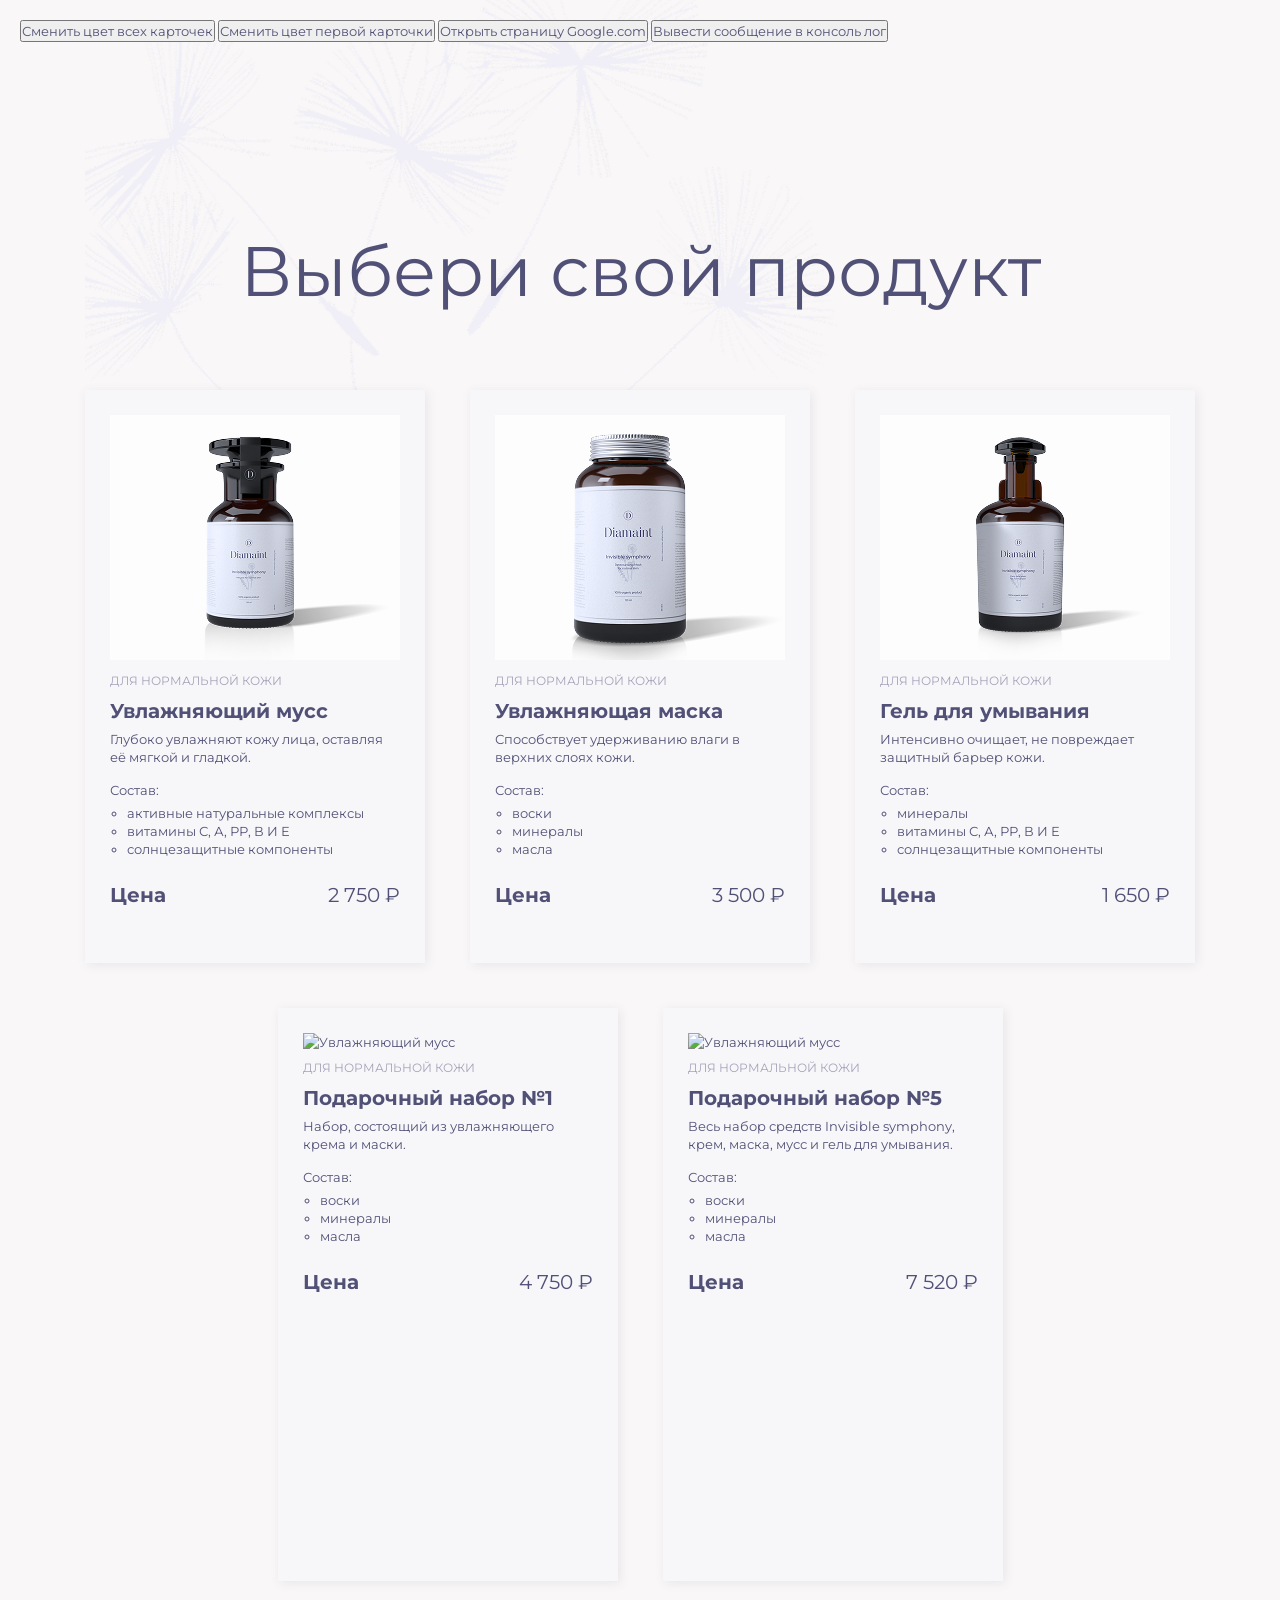
==== index.html @ 49e31272 "homework-8" ====
<!DOCTYPE html>
<html lang="en">

<head>
  <meta charset="UTF-8" />
  <meta name="viewport" content="width=device-width, initial-scale=1.0" />
  <title>Card</title>
  <link rel="stylesheet" href="style.css" />
  <link rel="preconnect" href="https://fonts.googleapis.com" />
  <link rel="preconnect" href="https://fonts.gstatic.com" crossorigin />
  <link href="https://fonts.googleapis.com/css2?family=Montserrat:ital,wght@0,100..900;1,100..900&display=swap"
    rel="stylesheet" />
</head>

<body>
  <!--КАРТОЧКА 1-->
  <button id="change-color-all-card">Сменить цвет всех карточек</button>
  <button id="change-color-first-card">Сменить цвет первой карточки</button>
  <button id="open-google">Открыть страницу Google.com</button>
  <button id="output-console-log">Вывести сообщение в консоль лог</button>
  <div class="container">
    <img class="flowers" src="./images/flowers.png" alt="Цветы" />
    <h1 class="main-title">Выбери свой продукт</h1>
    <div class="cards">
      <div class="card-container">
        <img src="./images/moisturizing_mousse.png" alt="Увлажняющий мусс" />
        <span class="product-category">ДЛЯ НОРМАЛЬНОЙ КОЖИ</span>
        <h3 class="product-name">Увлажняющий мусс</h3>
        <p class="product-description">
          Глубоко увлажняют кожу лица, оставляя её мягкой и гладкой.
        </p>
        <span>Состав:</span>
        <ul class="product-compoud">
          <li class="product-compoud-item">активные натуральные комплексы</li>
          <li class="product-compoud-item">витамины С, А, РР, В И Е</li>
          <li class="product-compoud-item">солнцезащитные компоненты</li>
        </ul>
        <div class="product-price-container">
          <span class="product-price-label">Цена</span>
          <span class="product-price">2 750 &#8381;</span>
        </div>
      </div>

      <!--КАРТОЧКА 2-->
      <div class="card-container">
        <img src="./images/moisturizing_mask.png" alt="Увлажняющий мусс" />
        <span class="product-category">ДЛЯ НОРМАЛЬНОЙ КОЖИ</span>
        <h3 class="product-name">Увлажняющая маска</h3>
        <p class="product-description">
          Способствует удерживанию влаги в верхних слоях кожи.
        </p>
        <span>Состав:</span>
        <ul class="product-compoud">
          <li class="product-compoud-item">воски</li>
          <li class="product-compoud-item">минералы</li>
          <li class="product-compoud-item">масла</li>
        </ul>
        <div class="product-price-container">
          <span class="product-price-label">Цена</span>
          <span class="product-price">3 500 &#8381;</span>
        </div>
      </div>

      <!--КАРТОЧКА 3-->
      <div class="card-container">
        <img src="./images/cleansing_gel.png" alt="Увлажняющий мусс" />
        <span class="product-category">ДЛЯ НОРМАЛЬНОЙ КОЖИ</span>
        <h3 class="product-name">Гель для умывания</h3>
        <p class="product-description">
          Интенсивно очищает, не повреждает защитный барьер кожи.
        </p>
        <span>Состав:</span>
        <ul class="product-compoud">
          <li class="product-compoud-item">минералы</li>
          <li class="product-compoud-item">витамины С, А, РР, В И Е</li>
          <li class="product-compoud-item">солнцезащитные компоненты</li>
        </ul>
        <div class="product-price-container">
          <span class="product-price-label">Цена</span>
          <span class="product-price">1 650 &#8381;</span>
        </div>
      </div>

      <!--КАРТОЧКА 4-->
      <div class="card-container">
        <img src="./images/gift_set1.png" alt="Увлажняющий мусс" />
        <span class="product-category">ДЛЯ НОРМАЛЬНОЙ КОЖИ</span>
        <h3 class="product-name">Подарочный набор №1</h3>
        <p class="product-description">
          Набор, состоящий из увлажняющего крема и маски.
        </p>
        <span>Состав:</span>
        <ul class="product-compoud">
          <li class="product-compoud-item">воски</li>
          <li class="product-compoud-item">минералы</li>
          <li class="product-compoud-item">масла</li>
        </ul>
        <div class="product-price-container">
          <span class="product-price-label">Цена</span>
          <span class="product-price">4 750 &#8381;</span>
        </div>
      </div>

      <!--КАРТОЧКА 5-->
      <div class="card-container">
        <img src="./images/gift_set5.png" alt="Увлажняющий мусс" />
        <span class="product-category">ДЛЯ НОРМАЛЬНОЙ КОЖИ</span>
        <h3 class="product-name">Подарочный набор №5</h3>
        <p class="product-description">
          Весь набор средств Invisible symphony, крем, маска, мусс и гель для
          умывания.
        </p>
        <span>Состав:</span>
        <ul class="product-compoud">
          <li class="product-compoud-item">воски</li>
          <li class="product-compoud-item">минералы</li>
          <li class="product-compoud-item">масла</li>
        </ul>
        <div class="product-price-container">
          <span class="product-price-label">Цена</span>
          <span class="product-price">7 520 &#8381;</span>
        </div>
      </div>
    </div>
  </div>
  <script type="module" src="homework-8.js"></script>
</body>

</html>
---- style.css ----
* {
  box-sizing: border-box;
  margin: 0px;
  padding: 0px;
  font-family: "Montserrat", sans-serif;
  font-size: 13px;
  line-height: 18px;
  color: #515076;
  font-weight: 400;
}

body {
  background-color: #f9f7f7;
  padding: 20px;
  min-height: 100vh;
}

.flowers {
  position: absolute;
  top: -100px;
  z-index: -1;
  left: 0;
}

.main-title {
  font-weight: 400;
  font-size: 70px;
  margin-bottom: 110px;
}

.container {
  width: 100%;
  max-width: 1110px;
  margin: 0 auto;
  text-align: center;
  padding: 220px 0px 116px 0px;
  position: relative;
}

.cards {
  display: flex;
  flex-wrap: wrap;
  gap: 45px;
  justify-content: center;
}

.card-container {
  width: 340px;
  height: 573px;
  padding: 25px;
  background-color: #f7f7fa;
  box-shadow: 2px 2px 10px 0px #5150761a;
  text-align: left;
}

.product-category {
  font-size: 12px;
  line-height: 24px;
  text-transform: uppercase;
  color: #a5a3b9;
  margin-top: 30px;
  margin-bottom: 5px;
  display: block;
}

.product-name {
  font-weight: 700;
  font-size: 20px;
  line-height: 27px;
  margin-bottom: 5px;
}

.product-description {
  margin-bottom: 15px;
}

.product-compoud {
  margin-top: 5px;
  margin-bottom: 25px;
  padding-left: 17px;
}

.product-compoud-item {
  margin-left: 0;
  list-style: circle;
}

.card-container > span {
  display: block;
  margin-top: 5px;
}

.product-price-label {
  font-weight: 700;
  font-size: 20px;
  line-height: 24px;
}

.product-price {
  font-size: 20px;
  line-height: 24px;
}

.product-price-container {
  display: flex;
  justify-content: space-between;
}
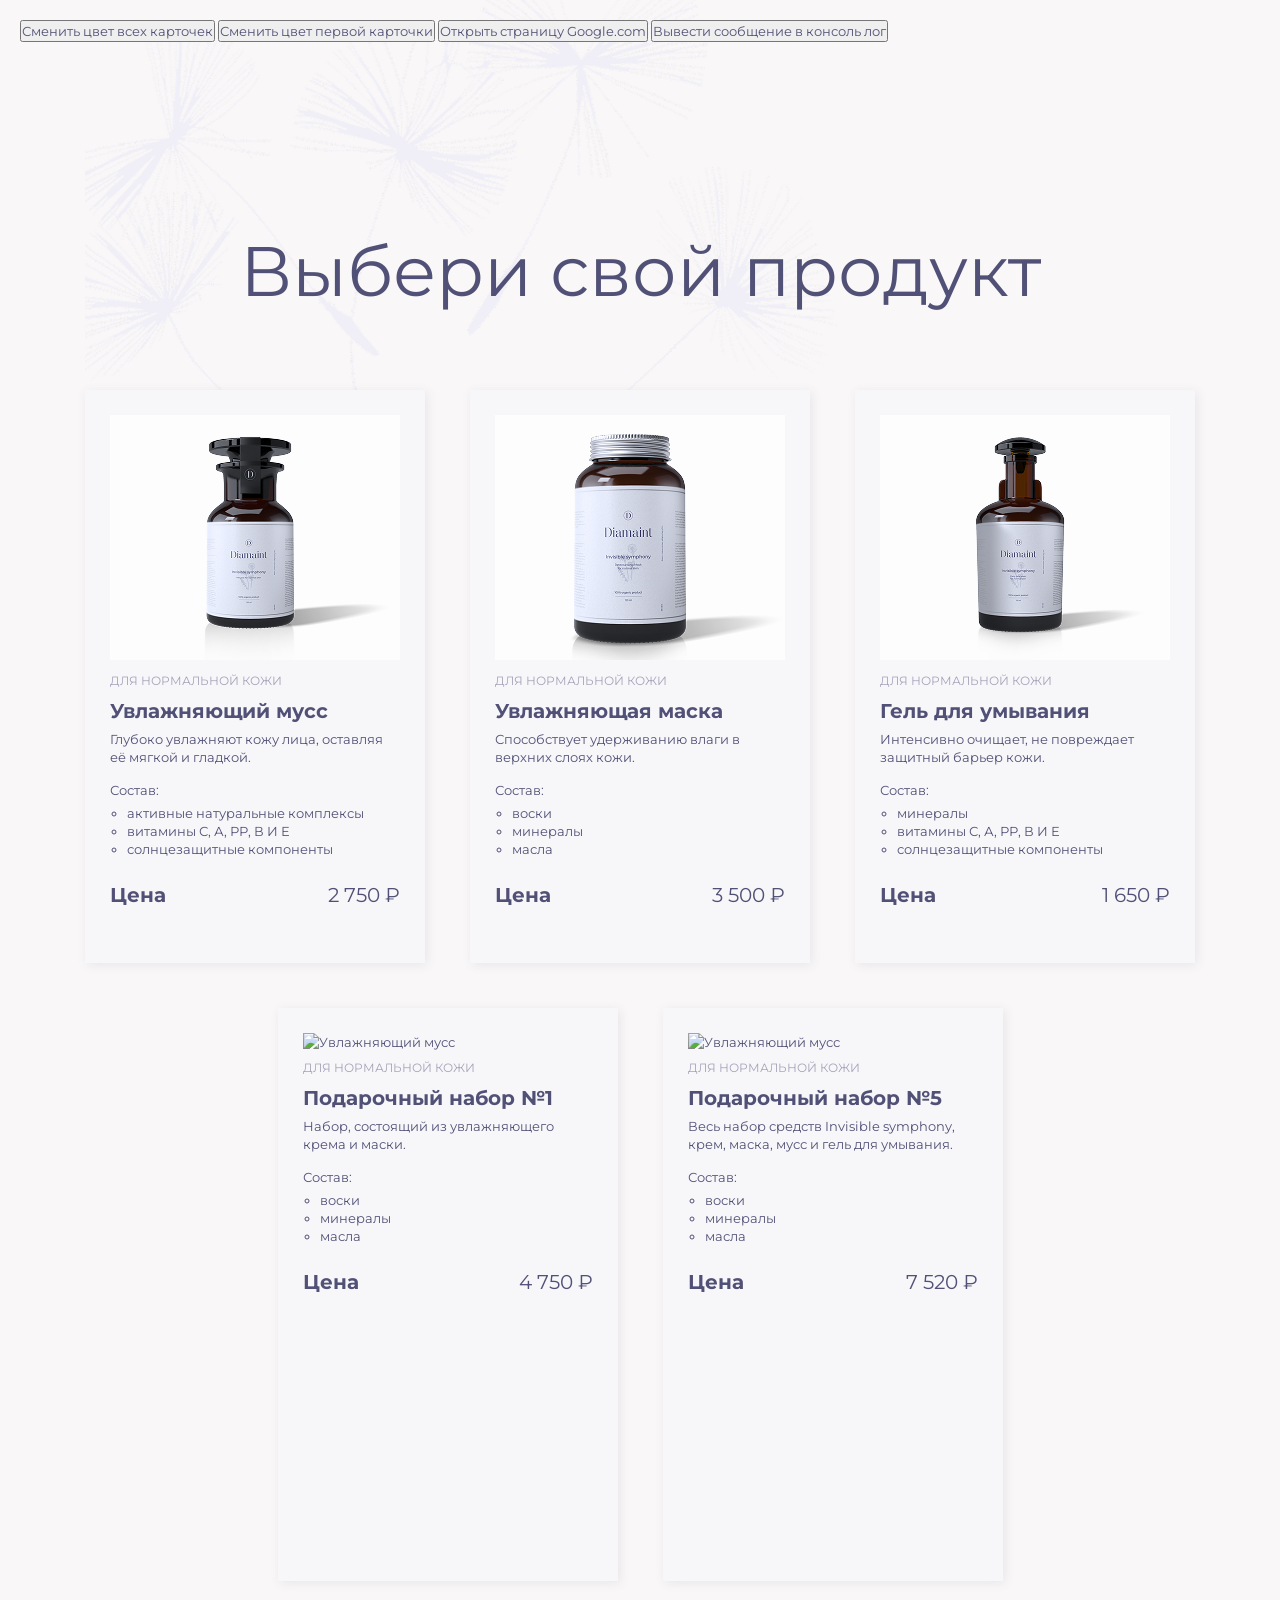
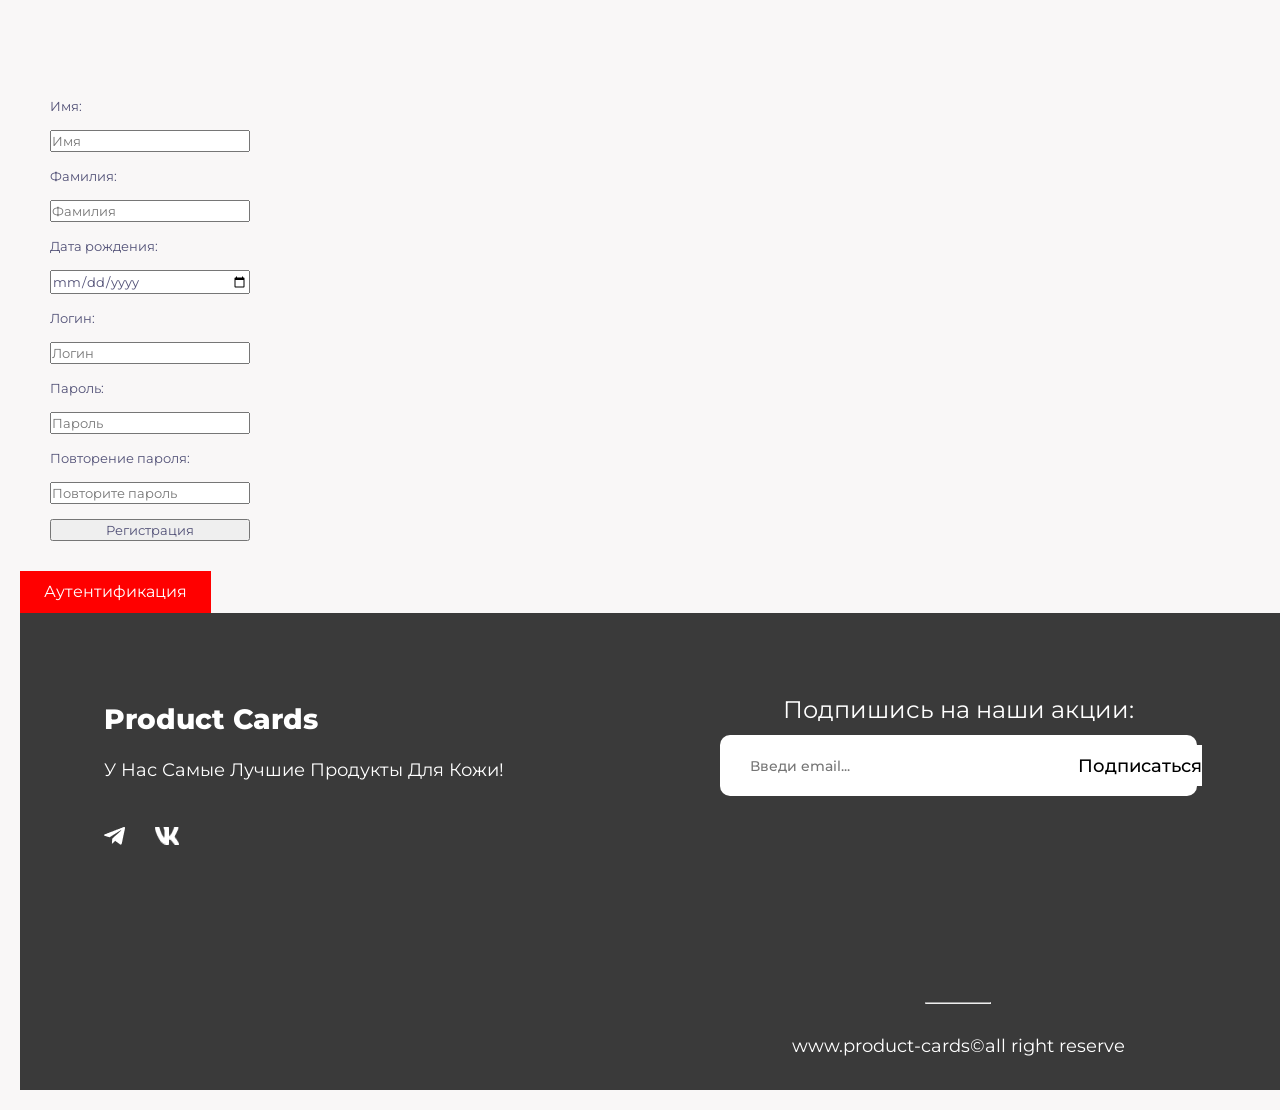
==== commit 3d6da4a0: "homework-9" ====
--- a/index.html
+++ b/index.html
@@ -11,9 +11,7 @@
   <link href="https://fonts.googleapis.com/css2?family=Montserrat:ital,wght@0,100..900;1,100..900&display=swap"
     rel="stylesheet" />
 </head>
-
 <body>
-  <!--КАРТОЧКА 1-->
   <button id="change-color-all-card">Сменить цвет всех карточек</button>
   <button id="change-color-first-card">Сменить цвет первой карточки</button>
   <button id="open-google">Открыть страницу Google.com</button>
@@ -41,7 +39,6 @@
         </div>
       </div>
 
-      <!--КАРТОЧКА 2-->
       <div class="card-container">
         <img src="./images/moisturizing_mask.png" alt="Увлажняющий мусс" />
         <span class="product-category">ДЛЯ НОРМАЛЬНОЙ КОЖИ</span>
@@ -61,7 +58,6 @@
         </div>
       </div>
 
-      <!--КАРТОЧКА 3-->
       <div class="card-container">
         <img src="./images/cleansing_gel.png" alt="Увлажняющий мусс" />
         <span class="product-category">ДЛЯ НОРМАЛЬНОЙ КОЖИ</span>
@@ -81,7 +77,6 @@
         </div>
       </div>
 
-      <!--КАРТОЧКА 4-->
       <div class="card-container">
         <img src="./images/gift_set1.png" alt="Увлажняющий мусс" />
         <span class="product-category">ДЛЯ НОРМАЛЬНОЙ КОЖИ</span>
@@ -101,7 +96,6 @@
         </div>
       </div>
 
-      <!--КАРТОЧКА 5-->
       <div class="card-container">
         <img src="./images/gift_set5.png" alt="Увлажняющий мусс" />
         <span class="product-category">ДЛЯ НОРМАЛЬНОЙ КОЖИ</span>
@@ -123,7 +117,90 @@
       </div>
     </div>
   </div>
-  <script type="module" src="homework-8.js"></script>
+  <ul id="product-list" class="card-list-container"></ul>
+  <template id="product-card-template">
+    <li class="card-container">
+      <img class="product-image" width="290" height="245" alt="">
+      <span class="product-category"></span>
+      <p class="product-name"></p>
+      <p class="product-description"></p>
+      <span class="product-compound">Состав:</span>
+      <ul class="product-compound-list"></ul>
+      <div class="product-price-container">
+        <span class="product-price-label">Цена</span>
+        <span class="product-price"></span>
+      </div>
+    </li>
+  </template>
+
+  <!-- Создание формы -->
+
+    <form class="registration-form" id="regForm">
+        <label for="firstName">Имя:</label>
+        <input type="text" id="firstName" name="firstName" placeholder="Имя" required>
+        <label for="lastName">Фамилия:</label>
+        <input type="text" id="lastName" name="lastName" placeholder="Фамилия" required>
+        <label for="birthDate">Дата рождения:</label>
+        <input type="date" id="birthDate" name="birthDate" placeholder="Дата рождения" required>
+        <label for="login">Логин:</label>
+        <input type="text" id="registr-login" name="login" placeholder="Логин" required>
+        <label for="password">Пароль:</label>
+        <input type="password" id="registr-password" name="password" placeholder="Пароль" required>
+        <label for="confirmPassword">Повторение пароля:</label>
+        <input type="password" id="confirmPassword" name="confirmPassword" placeholder="Повторите пароль" required>
+        <button type="submit">Регистрация</button>
+    </form>
+
+    <!-- Кнопка аутентификация -->
+
+    <button class="auth-btn" id="openModalBtn" type="submit">Аутентификация</button>
+    <div class="modal" id="modal">
+        <div class="overlay"></div>
+        <div class="modal-content" id="checkModalBtn">
+            <button class="close-btn" id="closeModalBtn">&times;</button>
+            <h2>Вход в систему</h2>
+            <form id="loginForm" class="isOpen">
+                <label for="login" class="auth-label">Логин:</label>
+                <input type="text" id="login" name="login" class="auth-input" required>
+                <label for="password" class="auth-label">Пароль:</label>
+                <input type="password" id="password" name="password" class="auth-input" required>
+                <button type="submit">Войти</button>
+            </form>
+            <div id="message" class="message"></div>
+        </div>
+    </div>
+
+    <footer class="footer">
+        <div class="footer-container">
+            <div class="footer-left">
+                <h1 class="footer-title">Product Cards</h1>
+                <p class="footer-description">У Нас Самые Лучшие Продукты Для Кожи!</p>
+                <div class="footer-icons">
+                    <img src="/assets/vector.png" class="icon-tg">
+                    <img src="/assets/vector (1).png" class="icon-vk">
+                </div>
+            </div>
+            <form class="form" id="email-form">
+                <p class="form-title">Подпишись на наши акции:</p>
+                <div class="form-input-btn">
+                    <input class="form-input" placeholder="Введи email..." name="email" type="email" id="email"
+                        required>
+                    <hr class="line-btn">
+                    <button class="form-button" type="submit">Подписаться</button>
+                </div>
+                <hr class="line-website">
+                <p class="website">www.product-cards©all right reserve</p>
+            </form>
+            <nav class="footer-right">
+                <span class="footer-right-title">Быстрые ссылки</span>
+                <ul class="social-links">
+                    <li><a href="#">Главная</a></li>
+                    <li><a href="#">Магазин</a></li>
+                    <li><a href="#">Контакты</a></li>
+                </ul>
+            </nav>
+        </div>
+    </footer>
+  <script type="module" src="homework-9.js"></script>
 </body>
-
 </html>
--- a/style.css
+++ b/style.css
@@ -105,3 +105,219 @@
   display: flex;
   justify-content: space-between;
 }
+
+/* 9 ДЗ */
+
+.footer {
+    width: 1728px;
+    height: 477px;
+    background-color: #3A3A3A;
+}
+
+.footer-container {
+    width: 1569px;
+    height: 147px;
+    padding-top: 85px;
+    padding-left: 84px;
+    display: flex;
+    justify-content: space-between;
+}
+
+.footer-title {
+    font-weight: 800;
+    font-style: ExtraBold;
+    font-size: 28px;
+    line-height: 154%;
+    color: #FFFFFF;
+}
+
+.footer-description {
+    margin-top: 16px;
+    font-weight: 400;
+    font-style: Regular;
+    font-size: 18px;
+    line-height: 154%;
+    color: #FFFFFF;
+}
+
+.footer-icons {
+    display: flex;
+    margin-top: 42px;
+    gap: 30px;
+}
+
+.form {
+    text-align: center;
+}
+
+.form-title {
+    font-size: 24px;
+    line-height: 100%;
+    font-weight: 400;
+    color: #FFFFFF;
+}
+
+.form-input-btn {
+    margin-top: 13px;
+    width: 477px;
+    height: 61px;
+    border-radius: 10px;
+    background-color: #FFFFFF;
+    display: flex;
+    justify-content: space-between
+}
+
+.form-input {
+    margin: 10px 30px;
+    border: none;
+    outline: none;
+    color: #000000BF;
+    font-weight: 500;
+    font-style: Medium;
+    font-size: 14px;
+    line-height: 100%;
+}
+
+.form-button {
+    margin: 10px 20px;
+    cursor: pointer;
+    color: #000000;
+    font-weight: 500;
+    font-style: Medium;
+    font-size: 18px;
+    border: none;
+    background-color: #FFFFFF;
+}
+
+.line-btn {
+    width: 1px;
+    border: none;
+    margin: 20px;
+    margin-left: 60px;
+    background-color: #000;
+}
+
+.line-website {
+    margin-top: 206px;
+    width: 66px;
+    margin-left: 205px;
+}
+
+.website {
+    font-weight: 400;
+    font-style: Regular;
+    font-size: 18px;
+    line-height: 100%;
+    margin-top: 33px;
+    color: #FFFFFF;
+}
+
+.social-links {
+    list-style-type: none;
+    margin-top: 20px;
+}
+
+.social-links li a {
+    font-weight: 400;
+    font-style: Regular;
+    font-size: 18px;
+    text-decoration: none;
+    display: block;
+    margin-bottom: 20px;
+    color: #FFFFFF;
+}
+
+.footer-right-title {
+    font-weight: 500;
+    font-style: Medium;
+    font-size: 20px;
+    color: #FFFFFF;
+}
+
+.registration-form {
+    margin-left: 30px;
+    margin-bottom: 30px;
+    display: flex;
+    flex-direction: column;
+    width: 200px;
+    gap: 15px;
+}
+
+/* Уровень 3 */
+
+.auth-btn {
+    padding: 12px 24px;
+    background-color: #FF0000;
+    color: white;
+    border: none;
+    cursor: pointer;
+    font-size: 16px;
+}
+
+.modal {
+    display: none;
+    position: fixed;
+    top: 0;
+    left: 0;
+    width: 100%;
+    height: 100%;
+    z-index: 1000;
+}
+
+.modal-showed {
+    display: flex;
+}
+
+.overlay {
+    position: absolute;
+    top: 0;
+    left: 0;
+    width: 100%;
+    height: 100%;
+    background-color: rgba(0, 0, 0, 0.5)
+}
+
+.modal-content {
+    position: relative;
+    max-width: 400px;
+    width: 90%;
+    background-color: white;
+    border-radius: 8px;
+    padding: 30px;
+    margin: auto;
+    z-index: 1001;
+    box-shadow: 0 10px 30px rgba(0, 0, 0, 0.2);
+}
+
+.close-btn {
+    position: absolute;
+    top: 15px;
+    right: 15px;
+    background: none;
+    border: none;
+    font-size: 24px;
+    color: #555;
+    cursor: pointer;
+}
+
+.auth-label {
+    display: block;
+    margin-bottom: 6px;
+    font-weight: bold;
+    color: #333;
+}
+
+.auth-input {
+    width: 100%;
+    padding: 10px;
+    margin-bottom: 15px;
+    border: 1px solid #ddd;
+    border-radius: 4px;
+    font-size: 14px;
+}
+
+.message {
+    margin-top: 15px;
+    text-align: center;
+    font-weight: bold;
+}
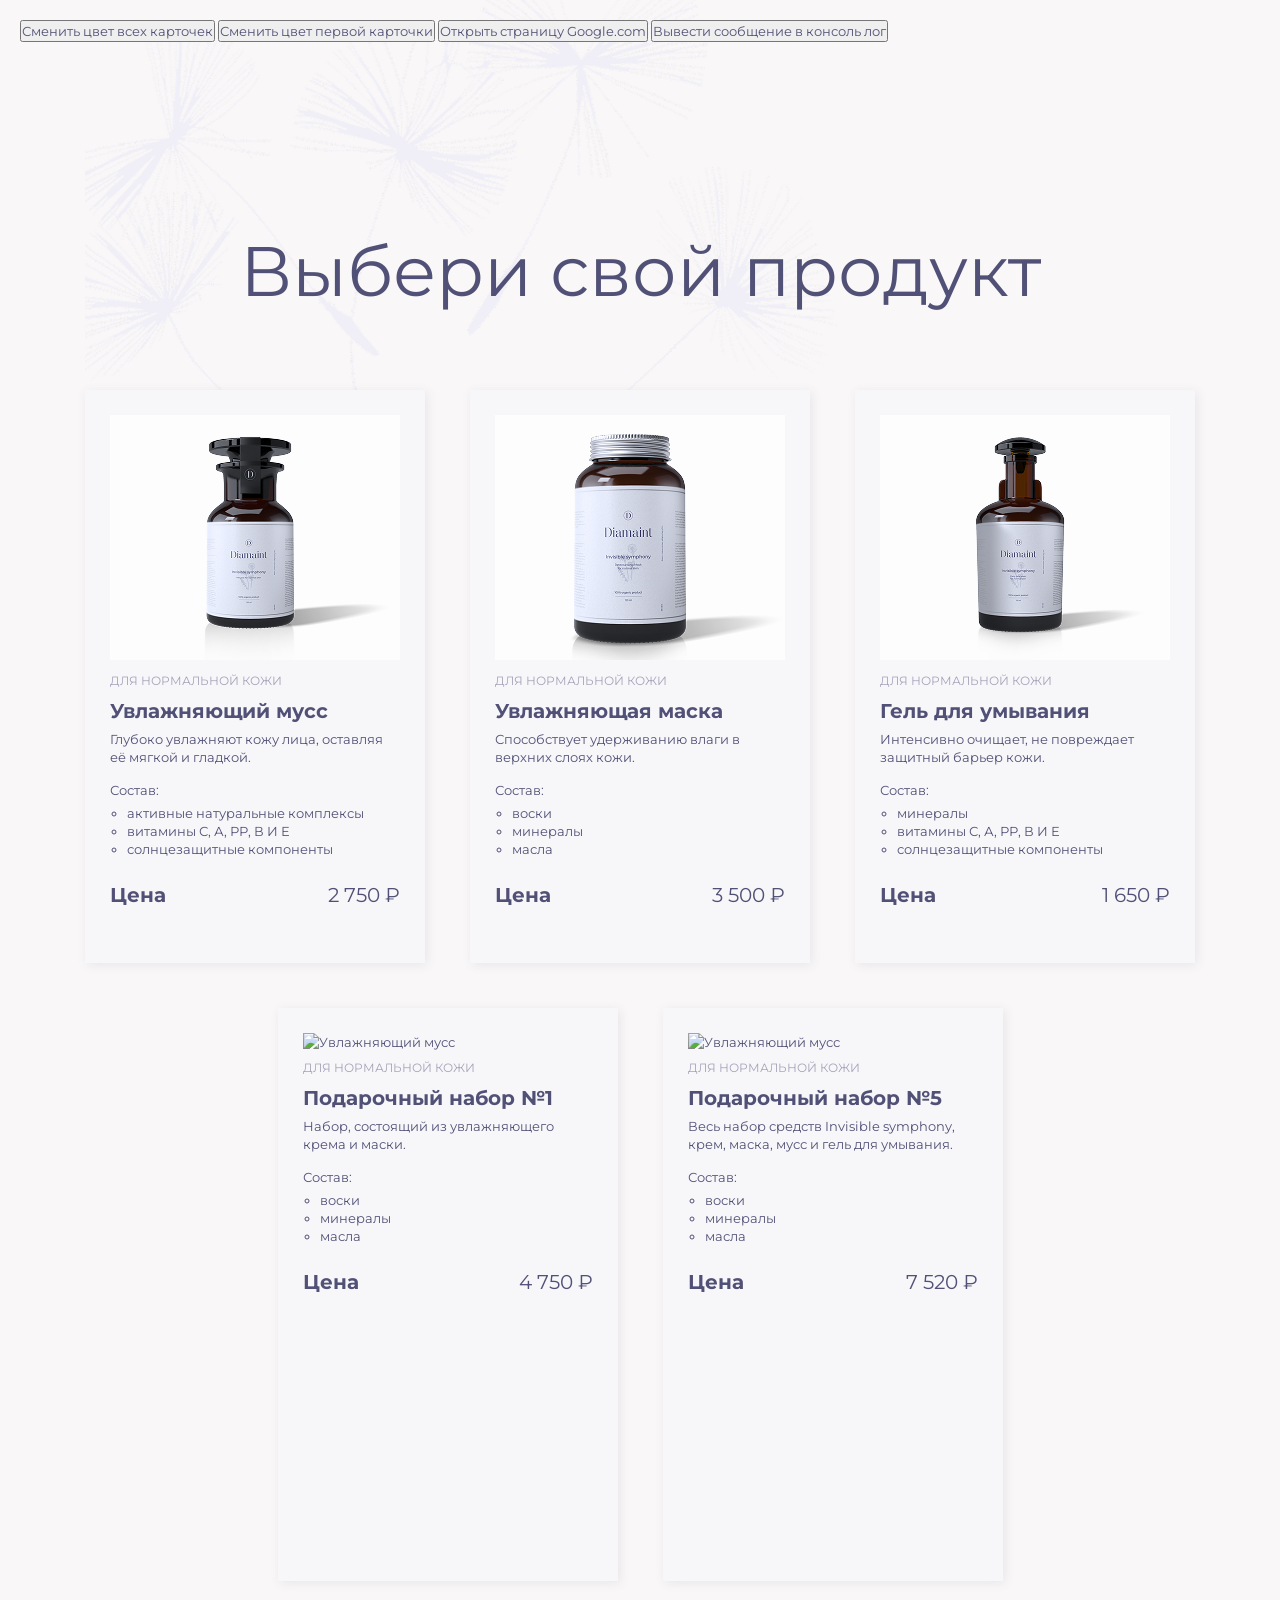
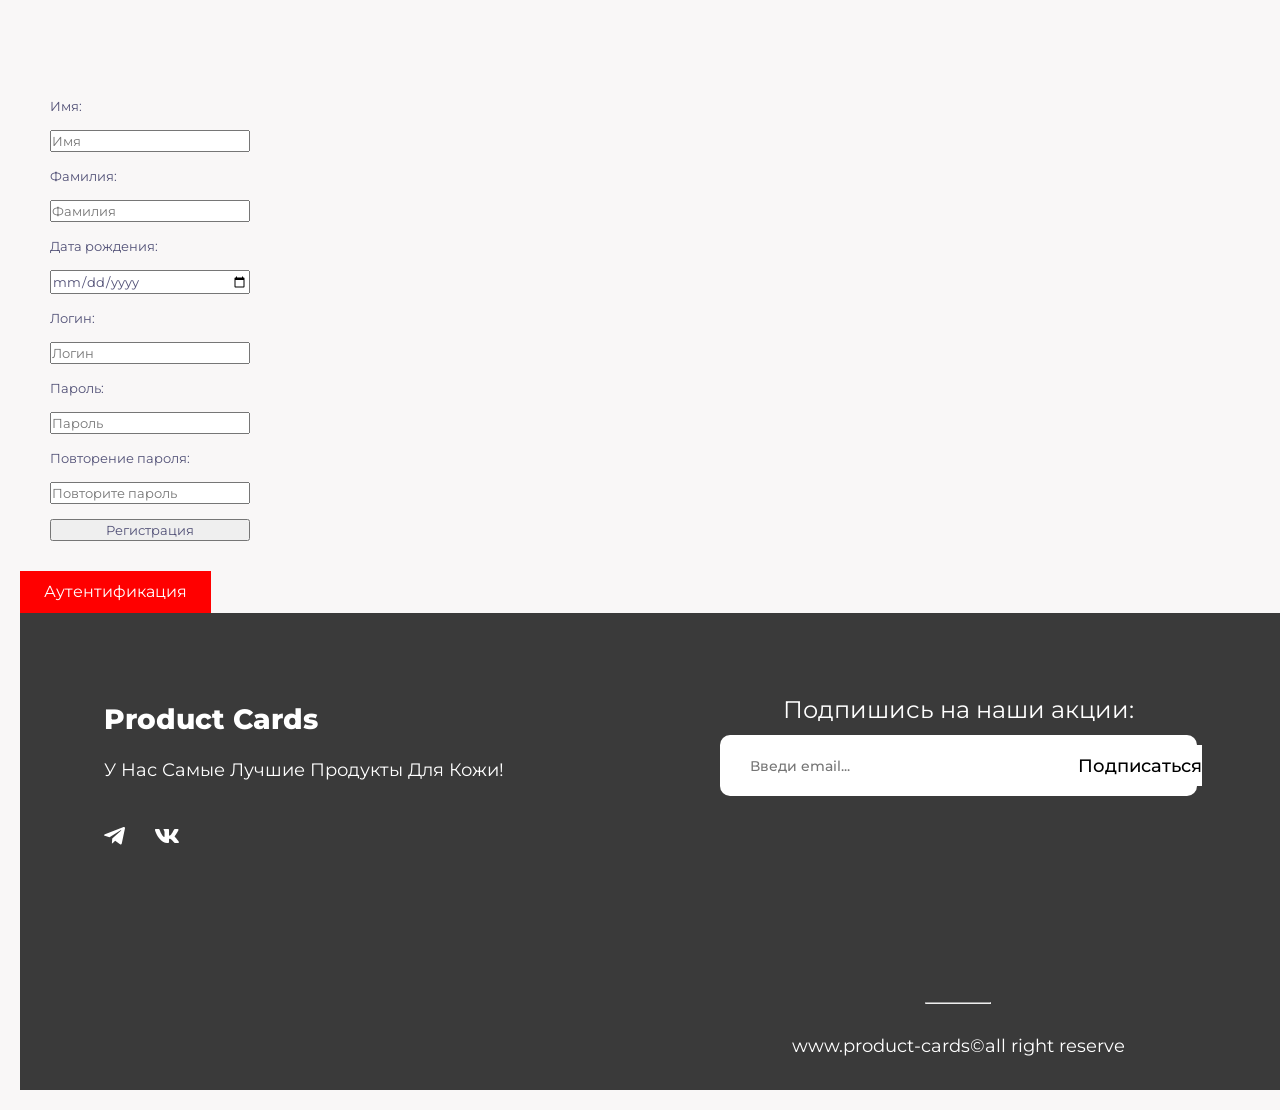
==== commit c134d27c: "homework-9" ====
--- a/index.html
+++ b/index.html
@@ -176,8 +176,8 @@
                 <h1 class="footer-title">Product Cards</h1>
                 <p class="footer-description">У Нас Самые Лучшие Продукты Для Кожи!</p>
                 <div class="footer-icons">
-                    <img src="/assets/vector.png" class="icon-tg">
-                    <img src="/assets/vector (1).png" class="icon-vk">
+                    <img src="/assets/tg_icon.svg" class="icon-tg">
+                    <img src="/assets/vk_icon.svg" class="icon-vk">
                 </div>
             </div>
             <form class="form" id="email-form">
@@ -194,9 +194,15 @@
             <nav class="footer-right">
                 <span class="footer-right-title">Быстрые ссылки</span>
                 <ul class="social-links">
-                    <li><a href="#">Главная</a></li>
-                    <li><a href="#">Магазин</a></li>
-                    <li><a href="#">Контакты</a></li>
+                    <li>
+                      <a href="#">Главная</a>
+                    </li>
+                    <li>
+                      <a href="#">Магазин</a>
+                    </li>
+                    <li>
+                      <a href="#">Контакты</a>
+                    </li>
                 </ul>
             </nav>
         </div>
